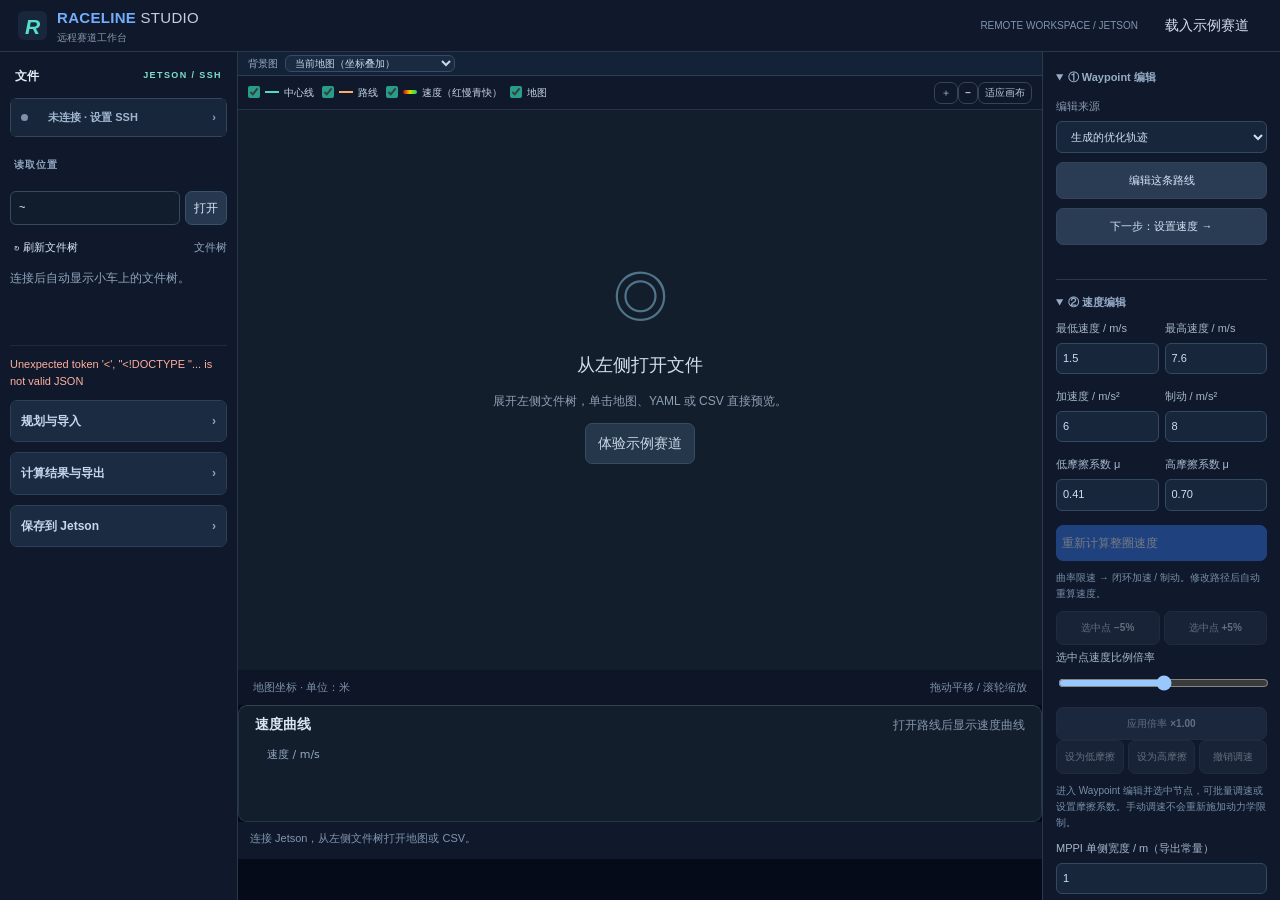
==== static/index.html @ bc34b52b "Initial commit: Raceline Studio" ====
<!doctype html>
<html lang="zh-CN"><head><meta charset="UTF-8"><meta name="viewport" content="width=device-width, initial-scale=1"><title>Raceline Studio · 远程赛道工作台</title><link rel="icon" href="data:image/svg+xml,%3Csvg xmlns='http://www.w3.org/2000/svg' viewBox='0 0 32 32'%3E%3Crect width='32' height='32' rx='8' fill='%23151f30'/%3E%3Cpath d='M8 23V9h10q8 0 5 7-2 3-8 2l9 7M9 16h10' fill='none' stroke='%233dd6bb' stroke-width='3'/%3E%3C/svg%3E"><link rel="stylesheet" href="/static/style.css"></head>
<body>
<header><div class="brand"><span class="brand-icon">R</span><div><strong>RACELINE <span>STUDIO</span></strong><small>远程赛道工作台</small></div></div><div class="header-right"><span class="local">REMOTE WORKSPACE / JETSON</span><button id="demo" class="subtle">载入示例赛道</button></div></header>
<main><aside class="explorer remote-panel">
<div class="explorer-title"><span>文件</span><span class="explorer-tag">JETSON / SSH</span></div>
<details class="connection-settings"><summary><span class="remote-dot" id="remoteDot"></span><span id="remoteStatus">未连接 · 设置 SSH</span></summary>
<div class="remote-grid"><label>主机 IP / 名称<input id="sshHost" placeholder="192.168.1.100" autocomplete="off"></label><label>用户名<input id="sshUser" placeholder="jetson" autocomplete="username"></label><label>端口<input id="sshPort" type="number" min="1" max="65535" value="22"></label><label>密码<input id="sshPassword" type="password" placeholder="首次填写，之后自动登录" autocomplete="new-password"></label></div>
<label class="check"><input id="sshAuto" type="checkbox" checked>下次自动连接</label><div class="remote-actions"><button id="sshConnect" class="primary">连接</button><button id="sshDisconnect">断开</button><button id="sshForget">忘记</button></div></details>
<div class="explorer-section">读取位置</div><div id="remoteRoots" class="root-shortcuts"></div>
<div class="remote-path"><input id="remoteDirectory" value="~" aria-label="Jetson 读取文件夹路径" placeholder="输入Jetson 读取文件夹路径"><button id="remoteRefresh" title="打开目录">打开</button></div>
<div class="explorer-toolbar"><button id="remoteUp">↻ 刷新文件树</button><span id="fileCount">文件树</span></div>
<div id="remoteFiles"><div id="remoteListing" class="remote-list">连接后自动显示小车上的文件树。</div></div>
<div id="remoteMessage" role="status" aria-live="polite">等待连接 Jetson。</div>
<details class="tool-group"><summary>规划与导入</summary><div class="controls">
<div class="section-title"><span class="step">01</span><h2>导入赛道</h2></div>
<div class="tabs" role="tablist" aria-label="导入方式"><button id="csvTab" role="tab" aria-selected="true" class="active">已有 CSV</button><button id="mapTab" role="tab" aria-selected="false">SLAM 地图</button></div>
<p id="importHelp" class="hint">中心线 CSV 可单独使用，也可附 PNG。附 YAML 后可按米制坐标叠加并检查墙壁。</p>
<div id="csvUpload" class="file-row"><label class="upload" role="button" tabindex="0" for="csvFile"><span>＋</span> 选择路线 CSV</label><input id="csvFile" type="file" accept=".csv,.txt" hidden><small id="csvName">尚未选择</small></div>
<div class="file-row"><label class="upload" role="button" tabindex="0" for="imageFile"><span>＋</span> 地图 PNG / PGM</label><input id="imageFile" type="file" accept=".png,.pgm,.jpg,.jpeg" hidden><small id="imageName">可选</small></div>
<div class="file-row"><label class="upload" role="button" tabindex="0" for="yamlFile"><span>＋</span> 地图 YAML</label><input id="yamlFile" type="file" accept=".yaml,.yml" hidden><small id="yamlName">CSV 模式可选；地图模式必需</small></div>
<p id="csvDetection" class="hint" role="status">CSV 默认按表头识别；不明确时再选择列排列。</p><details id="advancedImport" class="advanced-settings"><summary>高级导入设置</summary><label>本机导入 · CSV 列排列<select id="csvFormat"><option value="auto">自动识别（推荐）</option><option value="xy_widths">中心线：x,y,右宽,左宽（4 列）</option><option value="pure_pursuit">Pure Pursuit：x,y,yaw,speed（4/5 列）</option><option value="mppi">Levine MPPI：s,x,y,…（9/10 列）</option></select></label><p class="hint">Pure Pursuit / MPPI 模式先导入坐标，速度需重新生成；无地图时请填写单侧宽度。</p>
<label>Jetson 预览 · CSV 列排列<select id="previewFormat"><option value="auto">自动识别（推荐）</option><option value="pure_pursuit">Pure Pursuit（4/5 列）</option><option value="mppi">MPPI（9/10 列）</option></select></label><details id="fallbackOptions"><summary>缺少宽度或 YAML？</summary><label>CSV 缺宽度时：单侧宽度 / m<input id="fallbackWidth" type="number" min="0.1" step="0.1" placeholder="留空则由地图计算"></label><p class="hint">CSV＋PNG 无 YAML 可以导入，PNG 会单独预览。它不会参与边界检查；提供 YAML 后才能对齐地图。</p></details>
<details><summary>地图边界与清理</summary>
<label>CSV 边界来源<select id="boundarySource"><option value="auto">有地图时以原始地图为准（推荐）</option><option value="csv">保留 CSV 宽度，同时检查地图</option></select></label>
<p class="hint">已有 CSV 保留路线形状，仅按弧长重采样。地图模式不把宽度射线端点连接成墙壁；优化分为可行性修复和路线优化。</p>
<label class="check"><input id="cleanupMap" type="checkbox" checked>清理地图提取副本（仅自动提取参考线时）</label>
<div class="two-col"><label>填补小孔最大面积 / m²<input id="cleanupHoleArea" type="number" value="0.01" min="0" max="0.1" step="0.0025"></label><label>补缝半径 / m<input id="cleanupGapRadius" type="number" value="0.05" min="0" max="0.15" step="0.01"></label></div>
<p class="hint">清理仅用于稳定参考线提取，原始地图始终参与净空检查。填 0 可关闭对应处理；复杂岔路仍建议提供参考 CSV。</p>
</details>
<label class="check reverse"><input id="reverse" type="checkbox">反转行驶方向</label>
<p class="hint">Jetson 读取目录可在 remote_paths.json 修改。导入规划只读取路线几何，速度重新计算。</p></details><button id="import" class="secondary full">导入并生成中心线</button>
<div class="divider"></div>
<details id="vehicleSettings" class="advanced-settings"><summary>车辆参数与约束</summary><div class="section-title"><span class="step">02</span><h2>车辆与约束</h2></div>
<label>转弯限制方式<select id="limitMode"><option value="steering">最大前轮转角＋轴距</option><option value="radius">直接输入最小转弯半径</option></select></label>
<div id="steeringInputs"><label>转角定义<select id="angleType"><option value="equivalent">Ackermann 等效前轮转角</option><option value="inner">实测内侧前轮转角</option></select></label><label>最大前轮转角 / °<input id="steer" type="number" min="1" max="75" step="0.1" value="24.0" placeholder="请输入你的车辆参数"></label><label id="trackInput" hidden>前轮轮距 / m<input id="wheelTrack" type="number" min="0.01" step="0.001" placeholder="左右前轮中心间距"></label></div>
<label id="radiusInput" hidden>后轴中心最小转弯半径 / m<input id="radius" type="number" min="0.05" step="0.01" placeholder="请输入最小半径"></label>
<label>轴距 / m<input id="wheelbase" type="number" min="0.05" step="0.0001" value="0.3302" placeholder="前后轴中心间距"></label>
<div class="derived"><span>最小半径 <b id="derivedRadius">待填写</b></span><span>曲率上限 <b id="derivedKappa">待填写</b></span></div>
<label>路径跟踪点<select id="reference"><option value="rear">后轴中心（当前 Ackermann 模型）</option><option value="unknown">尚不确定，先核对车辆坐标</option></select></label>
<div class="two-col"><label>车身总宽 / m<input id="carWidth" type="number" min="0.01" step="0.01" value="0.31" placeholder="含轮胎"></label><label>车身总长 / m<input id="carLength" type="number" min="0.01" step="0.01" value="0.58" placeholder="整车外廓"></label></div>
<div class="two-col"><label>后轴至车尾 / m<input id="rearOverhang" type="number" min="0" step="0.01" placeholder="后悬长度"></label><label>额外边界余量 / m<input id="margin" type="number" value="0.10" min="0" step="0.01"></label></div>
<p class="hint">前轮转角、轴距、车宽、车长已按你提供的仿真车辆数据预填，仍可修改。后轴至车尾距离尚未确认。边界检查采用覆盖整车的保守包络圆。</p>
</details><details id="advancedSolver" class="advanced-settings"><summary>高级计算设置</summary><details><summary>计算精度</summary><div class="two-col"><label>优化控制点<select id="nodes"><option value="80">80 · 快速</option><option value="140" selected>140 · 标准</option><option value="220">220 · 精细</option></select></label><label>导出间距 / m<input id="spacing" value="0.10" min="0.02" max="1" step="0.02" type="number"></label></div></details>
<details><summary>运行截止条件</summary>
<div class="two-col"><label>最大求解时间 / 秒<input id="maxRuntime" type="number" min="1" max="3600" step="1" value="300"></label><label>停滞检查窗口 / 次<input id="plateauWindow" type="number" min="5" max="400" step="1" value="50"></label></div>
<label>窗口内最小改善 / %<input id="plateauPercent" type="number" min="0" max="5" step="0.01" value="0.10"></label>
<p class="hint">同一精度阶段内，连续可行迭代的最佳目标值改善不足阈值时尝试结束；0% 可关闭停滞停止。时限包括粗网格初始化，在下一次求解检查时停止，最终验证及保存可能额外用时。仅导出通过加密约束检查的路线。</p>
</details>
</details><label>路线算法<select id="algorithm"><option value="shortest">最短行车线</option><option value="min_curvature">最小曲率行车线（整体平顺）</option></select></label><p id="algorithmHelp" class="hint">最小化整圈路程，满足车辆曲率与边界约束。</p>
<button id="optimize" class="primary full" disabled><span>计算最短行车线</span><span>↗</span></button><p class="hint">两种算法均为局部数值优化；最小曲率不等于最短圈时。</p>
<div class="divider"></div>
</div></details><details class="tool-group"><summary>计算结果与导出</summary><div class="results"><div class="section-title"><span class="step">04</span><h2>计算结果</h2></div><div id="resultState" class="result-state">等待计算</div><div class="metric"><span>优化路线长度</span><strong id="routeLength">—<small> m</small></strong></div><details class="advanced-settings"><summary>查看详细计算指标</summary><div class="metric compact"><span>中心线长度</span><strong id="centerLength">—</strong></div><div class="metric compact"><span>相比中心线缩短（负值为增加）</span><strong id="savedLength">—</strong></div><div class="metric compact"><span>曲率平方积分 ∮κ² ds</span><strong id="curvatureEnergy">—</strong></div><div class="metric compact"><span>最大绝对曲率</span><strong id="maxCurvature">—</strong></div><div class="metric compact"><span>最小边界距离</span><strong id="minClearance">—</strong></div><div class="metric compact"><span>规划速度范围</span><strong id="speedRange">—</strong></div><div id="checks" class="checks"><p>计算后检查曲率、边界与闭合连续性。</p></div></details><div class="divider"></div><h2>导出文件</h2><p class="hint">结果自动保存到本地输出目录，也可逐个下载。</p><div class="edit-actions"><button id="exportPP">Pure Pursuit CSV</button><button id="exportMPPI">MPPI CSV</button></div><div class="export-list"><button id="exportCenter" disabled><span>中心线 CSV<small>x, y, 右宽, 左宽</small></span><b>↓</b></button><button id="exportRoute" disabled><span>最短路线 CSV<small>x, y, 弧长, 曲率, 前轮转角</small></span><b>↓</b></button><button id="exportSpeed" disabled><span>带速度的 waypoint CSV<small>x, y, vx_mps, 弧长, 曲率…</small></span><b>↓</b></button></div><details class="advanced-settings"><summary>更多导出 · 图片与打包</summary><div class="export-list"><button id="exportPNG" disabled><span>路线对比 PNG<small>地图＋中心线＋优化路线</small></span><b>↓</b></button><button id="exportSpeedPNG" disabled><span>速度曲线 PNG<small>每个位置的目标速度和曲率</small></span><b>↓</b></button><button id="exportZip" disabled><span>下载全部结果<small>CSV、PNG 和计算报告</small></span><b>↓</b></button></div></details><details class="advanced-settings"><summary>本机保存位置</summary><label class="output-label">本机保存位置<textarea id="outputPath" readonly rows="4" placeholder="导入或计算后显示"></textarea></label><button id="copyPath" class="subtle full" disabled>复制保存路径</button></details><p class="hint footnote">速度是基于所填动力学上限的规划值，仍需用实际车辆验证。</p></div></details><details class="tool-group"><summary>保存到 Jetson</summary><div class="remote-save"><div id="saveSummary" class="save-summary" aria-live="polite">尚未选择保存对象</div><label>写入内容<select id="remoteSource"><option value="speed">速度 waypoint（m/s）</option><option value="pp">Pure Pursuit（0–1 比例）</option><option value="mppi">MPPI（m/s）</option><option value="route">优化路线 CSV</option><option value="center">中心线 CSV</option><option value="edited">编辑后的 waypoint CSV</option></select></label><label>Jetson 目标文件<input id="remoteTarget" placeholder="/home/jetson/.../waypoints.csv"></label><button id="remoteSave" class="primary full">保存到 Jetson</button><p class="hint">核对上方保存对象及目标路径后保存，覆盖前自动备份。</p></div></details></aside>

<section class="workspace">

<div class="workspace-heading"><div><span class="eyebrow">TRACK WORKSPACE</span><h1 id="trackName">打开地图或路线</h1></div><span id="stageBadge" class="badge">等待打开</span></div>
<div class="workflow-bar" aria-live="polite"><div id="workflowSteps">打开文件 → 选择路线 → 编辑点位 → 设置速度 → 检查与保存</div><div id="workflowContext">从左栏连接 Jetson 并打开地图或 CSV，也可载入示例。</div></div><div class="plot-shell"><div class="background-picker"><label for="backgroundChoice">背景图</label><select id="backgroundChoice"><option value="map">当前地图（坐标叠加）</option><option value="original">原始图片（单独预览）</option><option value="none">无背景图</option></select><span id="backgroundHint"></span></div><div class="plot-toolbar"><div class="legend"><label><input id="showCenter" type="checkbox" checked><i class="teal"></i>中心线</label><label><input id="showRoute" type="checkbox" checked><i class="orange"></i>路线</label><label><input id="showSpeed" type="checkbox" checked><i class="speed-gradient"></i>速度（红慢青快）</label><label><input id="showMap" type="checkbox" checked>地图</label></div><div><button id="zoomIn" title="放大" aria-label="放大">＋</button><button id="zoomOut" title="缩小" aria-label="缩小">−</button><button id="fit">适应画布</button></div></div><canvas id="trackCanvas" aria-label="赛道中心线和优化路线，可拖动平移、滚轮缩放"></canvas><div id="emptyState" class="empty"><div class="empty-symbol">◎</div><h3>从左侧打开文件</h3><p>展开左侧文件树，单击地图、YAML 或 CSV 直接预览。</p><button id="demoEmpty" class="secondary">体验示例赛道</button></div><div class="plot-footer"><span id="plotInfo">地图坐标 · 单位：米</span><span>拖动平移 / 滚轮缩放</span></div></div>
<div class="curve-panel"><div><h2>曲率检查</h2><span id="curveCaption" class="hint">计算完成后显示沿路径的曲率</span></div><canvas id="curveCanvas" aria-label="沿路径的曲率与允许上限"></canvas></div>
<div class="curve-panel velocity-chart"><div><h2>速度曲线</h2><span id="speedCaption" class="hint">生成后显示直道与弯道目标速度</span></div><canvas id="speedCanvas" aria-label="沿路径的目标速度"></canvas></div>
<div id="message" role="status" aria-live="polite">连接 Jetson，从左侧文件树打开地图或 CSV。</div>
</section>
<aside class="inspector"><details class="tool-group waypoint-panel" open><summary>① Waypoint 编辑</summary>
<label>编辑来源<select id="editSource"><option value="result">生成的优化轨迹</option><option value="center">生成的中心线</option><option value="preview">当前预览的 CSV</option></select></label>
<button id="editBegin" class="secondary full">编辑这条路线</button><button id="editResume" class="subtle full" hidden>继续上次编辑</button>
<div id="editControls" hidden>
<label>Waypoint 个数<input id="editCount" type="number" min="12" max="5000" step="1" value="200"></label><button id="editResample" class="secondary full">按此点数重新生成</button>
<p class="hint">沿闭环等距分布，保留起点。减少点数会改变局部形状。</p>
<label class="check"><input id="editBoundary" type="checkbox" checked>显示原赛道边界</label>
<div class="edit-actions"><button id="editBox" hidden aria-pressed="false">框选多个点</button><button id="editSelectAll">全选</button><button id="editClearSelection">清除</button></div><p class="hint">Ctrl 点击增减选点；Ctrl 拖动空白处框选。松开 Ctrl 后拖动选中点，整组一起移动。</p>
<label class="check"><input id="editDrag" type="checkbox" checked>允许拖动已选 waypoint</label><p id="editSelected" class="hint">Ctrl 点击节点选中；普通拖动空白处平移。</p>
<div class="two-col"><label>X / m<input id="editX" type="number" step="0.001"></label><label>Y / m<input id="editY" type="number" step="0.001"></label></div><button id="editCoordinate" class="secondary full">应用点坐标</button>
<div class="edit-actions"><button id="editUndo">撤销</button><button id="editRedo">重做</button></div>
<div class="smooth-panel"><label>平滑强度<select id="editSmoothLevel"><option value="3">轻微</option><option value="8" selected>标准</option><option value="16">较强</option></select></label><div class="edit-actions"><button id="editSmoothSelection">平滑选中段</button><button id="editSmoothAll">一键平滑整圈</button></div><p class="hint">保留点数，局部平滑不移动未选点。可撤销。</p></div>
<button id="editExport" class="primary full">导出编辑后的 CSV</button><button id="editExit" class="subtle full">返回原路线</button>
<p class="hint">修改只作用于编辑副本。编辑后需重新检查曲率和边界；导出不包含旧速度。</p>
</div><button id="toVelocity" class="secondary full">下一步：设置速度 →</button><p id="editMessage" class="hint" role="status"></p></details><details class="tool-group velocity-controls" open><summary>② 速度编辑</summary><div class="two-col">
<label>最低速度 / m/s<input id="v_min" type="number" value="1.5" min="0.01" step="0.1"></label><label>最高速度 / m/s<input id="v_max" type="number" value="7.6" min="0.01" step="0.1"></label>
<label>加速度 / m/s²<input id="a_max" type="number" value="6" min="0.01" step="0.1"></label><label>制动 / m/s²<input id="a_brake" type="number" value="8" min="0.01" step="0.1"></label>
<label>低摩擦系数 μ<input id="mu_min" type="number" value="0.41" min="0.001" step="0.01"></label><label>高摩擦系数 μ<input id="mu_max" type="number" value="0.70" min="0.001" step="0.01"></label></div>
<button id="generateSpeed" class="primary full">重新计算整圈速度</button><p class="hint">曲率限速 → 闭环加速 / 制动。修改路径后自动重算速度。</p>
<div class="edit-actions"><button id="speedDown">选中点 −5%</button><button id="speedUp">选中点 +5%</button></div>
<label>选中点速度比例倍率<input id="speedFactor" type="range" min="0.5" max="1.5" step="0.01" value="1"></label><button id="speedScale" class="secondary full">应用倍率 ×1.00</button>
<div class="edit-actions"><button id="muLow">设为低摩擦</button><button id="muHigh">设为高摩擦</button><button id="speedUndo">撤销调速</button></div>
<p id="velocityNote" class="hint">进入 Waypoint 编辑并选中节点，可批量调速或设置摩擦系数。手动调速不会重新施加动力学限制。</p>
<label>MPPI 单侧宽度 / m（导出常量）<input id="width" type="number" min="0.01" value="1" step="0.1"></label>
<p class="hint">Pure Pursuit：0–1 比例＋μ；MPPI：m/s＋μ。默认参数沿用案例，请按车辆设置。</p><button id="toSave" class="secondary full">下一步：检查与保存 →</button></details><div class="inspector-title">文件信息</div><div id="fileInfo" class="file-info">从左侧打开地图或路线。</div><button id="clearPreviewMap" class="subtle full" hidden>移除叠加地图</button><button id="backToPlanning" class="secondary full" hidden>返回规划结果</button></aside>
</main><script src="/static/app.js"></script><script src="/static/preview.js"></script><script src="/static/remote.js"></script><script src="/static/waypoint_edit.js"></script><script src="/static/speed_system.js"></script><script src="/static/workflow.js"></script><script src="/static/left_settings.js"></script><script src="/static/background.js"></script></body></html>
---- static/style.css ----
:root{color-scheme:light;--ink:#172435;--muted:#66758a;--line:#e0e6ee;--teal:#178773;--accent:#e4823f;--bg:#f3f6fa}*{box-sizing:border-box}body{margin:0;font-family:Inter,-apple-system,BlinkMacSystemFont,"Segoe UI","PingFang SC",sans-serif;color:var(--ink);background:var(--bg);font-size:14px;line-height:1.55}button,input,select,textarea{font:inherit}button{cursor:pointer;border:1px solid var(--line);border-radius:7px;padding:9px 12px;color:var(--ink);background:#fff;font-weight:550;transition:background .15s,transform .15s}button:hover:not(:disabled){background:#edf2f6}button:active:not(:disabled){transform:translateY(1px)}button:disabled{opacity:.42;cursor:not-allowed}button:focus-visible,input:focus-visible,select:focus-visible,label.upload:focus-within{outline:3px solid #70b7dd;outline-offset:2px}header{height:82px;background:white;border-bottom:1px solid var(--line);display:flex;align-items:center;justify-content:space-between;padding:0 28px;gap:15px}.brand{display:flex;gap:13px;align-items:center}.brand-icon{display:grid;place-items:center;background:#19273c;color:#56dfc7;border-radius:9px;width:40px;height:40px;font-size:26px;font-weight:800;font-style:italic}.brand strong{font-size:17px;letter-spacing:1px}.brand strong span{font-weight:400;color:#738096}.brand small{display:block;color:var(--muted);font-size:12px}.header-right{display:flex;align-items:center;gap:22px}.local{color:var(--muted);font-size:13px}.subtle{border-color:transparent;background:transparent}.secondary{background:#f1f5f8}.primary{background:#172d42;color:white;border-color:#172d42;display:flex;justify-content:space-between;align-items:center;margin-top:18px;padding:13px}.primary:hover:not(:disabled){background:#24506a}main{display:grid;grid-template-columns:282px minmax(380px,1fr) 254px;min-height:calc(100vh - 82px);max-width:1920px;margin:auto}.controls,.results{background:#fff;padding:24px 20px}.controls{border-right:1px solid var(--line)}.results{border-left:1px solid var(--line)}.section-title{display:flex;align-items:center;gap:10px;margin:0 0 18px}.step{font-size:12px;color:#8792a4;font-variant-numeric:tabular-nums}h2{font-size:15px;font-weight:650;margin:0}h1{font-size:23px;margin:4px 0 0;font-weight:650;letter-spacing:-.5px}.tabs{display:flex;padding:4px;background:#edf1f6;border-radius:8px}.tabs button{flex:1;border:0;background:transparent;color:var(--muted);font-size:14px;padding:7px 3px}.tabs button.active{background:white;box-shadow:0 1px 5px #10203012;color:var(--ink)}.hint{color:var(--muted);font-size:13px;line-height:1.6;margin:9px 0}.file-row{margin:10px 0 14px}.upload{display:block;border:1px dashed #c9d4e0;border-radius:7px;padding:9px 11px;background:#fafcfe;cursor:pointer}.upload span{color:#8997a9;font-size:17px}.file-row small{display:block;margin:4px 0 0 4px;color:#8390a3;white-space:nowrap;overflow:hidden;text-overflow:ellipsis;font-size:12px}label:not(.upload):not(.check){display:block}label{font-size:13px}input[type=number],select,textarea{display:block;border:1px solid #d4dde7;background:white;border-radius:6px;width:100%;padding:8px 10px;margin-top:6px;color:var(--ink);font-variant-numeric:tabular-nums}input[type=checkbox]{accent-color:#279e89}.check{display:flex;gap:6px;align-items:center}.reverse{margin:12px 0}.full{width:100%}.two-col{display:grid;grid-template-columns:1fr 1fr;gap:10px;margin-top:13px}.derived{background:#f1f7f8;border:1px solid #e2ecee;border-radius:6px;padding:9px 10px;margin:13px 0;color:var(--muted);font-size:12px}.derived span{display:flex;justify-content:space-between;gap:4px}.derived b{color:#247568;font-weight:600}.divider{height:1px;background:var(--line);margin:24px 0}details{font-size:13px;color:var(--muted);margin:13px 0}summary{cursor:pointer}details label{margin-top:10px}.workspace{padding:24px;min-width:0}.workspace-heading{display:flex;align-items:center;justify-content:space-between;gap:12px;margin-bottom:20px}.eyebrow{font-size:11px;letter-spacing:1.8px;color:#8493a8;font-weight:600}.badge{font-size:12px;border:1px solid #dae1e9;background:white;border-radius:5px;white-space:nowrap;padding:5px 9px;color:#64748b}.badge.success{background:#e7f7f1;color:#237c62;border-color:#b9e8d7}.badge.busy{background:#fff6e5;color:#9a6624}.plot-shell{position:relative;background:#131e2c;border:1px solid #263445;border-radius:10px;overflow:hidden;height:535px;box-shadow:0 12px 25px #1724350b}.plot-toolbar{display:flex;justify-content:space-between;gap:10px;align-items:center;padding:12px 15px;border-bottom:1px solid #ffffff13;position:absolute;top:0;left:0;right:0;background:#162231ee;z-index:2;color:#c9d6e7}.legend{display:flex;gap:12px;align-items:center;flex-wrap:wrap}.legend label{display:flex!important;align-items:center;gap:5px;white-space:nowrap;font-size:12px}.legend input{width:12px;height:12px;margin:0}.legend i{display:inline-block;width:14px;height:2px}.teal{background:#50dbc1}.orange{background:#ffab66}.plot-toolbar button{border:1px solid #344459;background:transparent;color:#b7c6d9;font-size:12px;padding:4px 8px}.plot-toolbar button:hover:not(:disabled){background:#31445a}#trackCanvas{display:block;width:100%;height:100%;touch-action:none;cursor:grab}.plot-footer{position:absolute;bottom:0;left:0;right:0;padding:9px 15px;color:#7c91a9;font-size:11px;display:flex;justify-content:space-between;pointer-events:none;background:#131e2cbb}.empty{position:absolute;left:0;top:28%;width:100%;text-align:center;color:#8e9fb4;pointer-events:none;padding:20px}.empty h3{color:#d4deeb;font-size:19px;font-weight:500;margin:12px 0}.empty p{font-size:14px}.empty button{pointer-events:auto;background:#25374b;color:#ccdae9;border-color:#374b62}.empty-symbol{font-size:55px;color:#51748a}.curve-panel{background:#fff;border:1px solid var(--line);border-radius:9px;margin-top:18px;padding:16px 18px 5px}.curve-panel>div{display:flex;justify-content:space-between;align-items:center;gap:8px}.curve-panel .hint{margin:0;font-size:12px}#curveCanvas,#speedCanvas{width:100%;height:128px;display:block}#message{margin-top:16px;font-size:13px;color:#64758a;border-left:3px solid #c8d4e2;padding:4px 12px;white-space:pre-line}#message.error{border-color:#d67164;color:#a24438}.result-state{background:#f1f5f9;border-radius:6px;padding:10px 12px;color:#788698;font-size:13px}.result-state.success{background:#eaf7f1;color:#218165}.metric{padding:24px 0 17px;border-bottom:1px solid #e7ecf2}.metric>span{color:var(--muted);font-size:13px}.metric strong{display:block;font-size:34px;font-weight:550;letter-spacing:-1px;font-variant-numeric:tabular-nums;margin-top:4px}.metric strong small{font-size:14px;font-weight:400;letter-spacing:0;color:var(--muted)}.metric.compact{display:flex;justify-content:space-between;align-items:center;padding:13px 0;gap:5px}.metric.compact strong{font-size:15px;letter-spacing:0;margin:0;white-space:nowrap}.checks{font-size:12px;color:#748396;margin-top:17px}.checks p{margin:7px 0}.checks .ok{color:#25866b}.checks .fail{color:#b45444}.export-list{display:grid;gap:8px;margin-top:16px}.export-list button{display:flex;align-items:center;justify-content:space-between;text-align:left;padding:10px 12px;font-size:13px}.export-list small{display:block;font-size:11px;font-weight:400;color:#8290a1;margin-top:2px}.export-list b{font-size:18px;font-weight:400;color:#8394a8}.output-label{margin-top:21px;color:#6c7e90;font-size:12px}.output-label textarea{background:#f6f8fb;font:11px/1.6 ui-monospace,SFMono-Regular,monospace;resize:none;color:#63768e}.footnote{font-size:12px;margin-top:20px}[hidden]{display:none!important}@media(min-width:1600px){main{grid-template-columns:300px minmax(380px,1fr) 280px}.plot-shell{height:620px}.workspace{padding:28px 32px}}@media(max-width:1200px){main{grid-template-columns:260px minmax(350px,1fr)}.results{grid-column:1/-1;display:grid;grid-template-columns:repeat(3,1fr);gap:15px;border-top:1px solid var(--line)}.results .divider{display:none}.results .export-list{grid-column:2/4}.results .metric{padding:8px}.workspace{padding:20px 16px}.plot-toolbar{align-items:flex-start;flex-direction:column;gap:5px}.plot-shell{height:520px}}@media(max-width:720px){header{height:auto;min-height:75px;padding:14px 16px}.header-right{gap:3px}.local{display:none}.brand strong{font-size:14px}main{display:flex;flex-direction:column}.workspace{order:0}.controls{order:1;border-top:1px solid var(--line)}.results{order:2;display:block}.plot-shell{height:430px}.results .metric{padding:14px 0}.curve-panel>div{align-items:flex-start;flex-direction:column}.workspace-heading h1{font-size:20px}.plot-footer{font-size:10px}.controls .two-col{grid-template-columns:1fr 1fr}.footnote{margin-bottom:0}}

label{font-size:14px}.legend label{font-size:13px}.controls details summary{font-size:14px}.export-list button{font-size:14px}.plot-toolbar{flex-wrap:wrap}.plot-toolbar>div:last-child{white-space:nowrap}button,label.upload{touch-action:manipulation}
.reference-preview{background:#fff;border:1px solid var(--line);border-radius:9px;margin-top:18px;padding:16px 18px}.reference-preview>div{display:flex;justify-content:space-between;gap:8px;align-items:center}.reference-preview img{display:block;max-width:100%;max-height:280px;object-fit:contain;margin:12px auto 0}.reference-preview .hint{margin:0}
.legend i.speed-gradient{height:4px;border-radius:2px;background:linear-gradient(90deg,#e46b4d,#e7be56,#63cb70)}

/* Jetson dock: reference project's compact dark panels, Studio's teal accents. */
.remote-panel{background:#172335;color:#dbe7f4;border:1px solid #304258;border-radius:12px;margin-bottom:23px;box-shadow:0 8px 22px #1724350b;overflow:hidden}
.remote-panel summary{display:flex;align-items:center;justify-content:space-between;gap:12px;cursor:pointer;padding:15px 18px;background:#1c2b40;font-size:12px;font-weight:650;letter-spacing:.04em;list-style:none}
.remote-panel summary:after{content:'⌄';color:#8babc6}.remote-panel:not([open]) summary:after{content:'›'}
.remote-dot{display:inline-block;width:7px;height:7px;border-radius:50%;background:#8090a6;margin-right:8px}.remote-dot.connected{background:#50dbc1;box-shadow:0 0 9px #50dbc166}
#remoteStatus{margin-left:auto;font-size:11px;color:#9eb7cf;overflow-wrap:anywhere}.remote-body{padding:16px 18px}.remote-grid{display:grid;grid-template-columns:1.3fr 1fr 70px;gap:10px}.remote-grid label:last-child{grid-column:1/-1}
.remote-panel label{color:#b9c9db;font-size:12px;margin:0}.remote-panel input,.remote-panel select{background:#111c2c;border:1px solid #374a61;color:#e6eff9;font-size:13px;margin-top:5px;min-width:0}.remote-panel input::placeholder{color:#7c91aa}.remote-panel input:focus{border-color:#50dbc1;outline:2px solid #50dbc12b}
.remote-panel button{background:#26384f;color:#d9e8f6;border:1px solid #3b506a;font-size:12px;padding:8px 11px}.remote-panel button.primary{background:#209e89;border-color:#209e89;color:white}.remote-panel button:hover:not(:disabled){filter:brightness(1.16)}
.remote-actions{display:flex;flex-wrap:wrap;gap:8px;align-items:center;margin-top:12px}.remote-actions .check{margin-right:auto;display:flex;gap:7px;align-items:center}.remote-actions input{width:auto;margin:0}.remote-note{color:#92a9bf;font-size:11px;margin:11px 0}.remote-path{display:flex;gap:7px;border-top:1px solid #ffffff16;padding-top:15px}.remote-path input{flex:1;margin:0;width:0}.remote-path button{white-space:nowrap}.remote-list{max-height:190px;overflow:auto;margin-top:10px;border:1px solid #31435a;border-radius:7px;background:#111c2c}.remote-panel .remote-entry{border:0;border-bottom:1px solid #ffffff09;border-radius:0;background:transparent;width:100%;display:flex;justify-content:space-between;gap:14px;text-align:left;padding:8px 11px}.remote-entry span{overflow-wrap:anywhere}.remote-entry small{color:#91a6bd;white-space:nowrap}.remote-save{display:grid;grid-template-columns:1fr 1.6fr;gap:10px;align-items:end}.remote-save button{grid-column:1/-1}#remoteMessage{white-space:pre-wrap;overflow-wrap:anywhere;color:#7cdfc5;font-size:12px;border-top:1px solid #ffffff12;padding-top:10px;margin-top:10px}#remoteMessage.error{color:#ffb09e}
@media(max-width:900px){.remote-grid{grid-template-columns:1fr 80px}.remote-grid label:first-child{grid-column:1/-1}.remote-grid label:last-child{grid-column:1/-1}.remote-save{grid-template-columns:1fr}.remote-actions .check{width:100%}}
.remote-grid label,.remote-save label{display:flex;flex-direction:column;gap:3px}.remote-panel input:not([type=checkbox]),.remote-panel select{display:block;width:100%;border-radius:6px;padding:9px 10px;font-family:inherit;line-height:1.4}.remote-path input{width:0}

/* File-first workspace: explorer / canvas / collapsible inspector. */
main{grid-template-columns:270px minmax(320px,1fr) 260px;max-width:none;height:calc(100vh - 70px);min-height:0}header{height:70px}.workspace{padding:22px;overflow:auto;min-height:0}.workspace-heading{margin-bottom:16px}.workspace-heading h1{font-size:20px;overflow-wrap:anywhere}.plot-shell{height:calc(100vh - 195px);min-height:380px}.workspace>.curve-panel{display:none}.workspace>#message{font-size:12px}.explorer.remote-panel{border:0;border-radius:0;margin:0;box-shadow:none;background:#172335;overflow:auto;padding:18px 14px;min-height:0}.explorer-title{display:flex;justify-content:space-between;align-items:center;color:#e6eff9;font-size:16px;font-weight:650;padding:2px 4px 16px}.explorer-tag{font-size:10px;color:#7ee0c8;letter-spacing:1.4px}.explorer .connection-settings{margin:0 0 20px;border:1px solid #35465b;border-radius:7px}.explorer .connection-settings summary{padding:10px;font-size:11px;letter-spacing:0;justify-content:flex-start}.explorer .connection-settings summary:after{margin-left:auto}.explorer #remoteStatus{margin:0;overflow-wrap:anywhere}.explorer .connection-settings>div,.explorer .connection-settings>.check{margin:10px}.explorer .remote-grid{grid-template-columns:1fr 65px;gap:8px}.explorer .remote-grid label:first-child,.explorer .remote-grid label:last-child{grid-column:1/-1}.explorer .remote-actions{gap:5px;margin:10px}.explorer .remote-actions button{flex:1;padding:7px;margin:0}.explorer .check{font-size:11px}.explorer-section{color:#8fa6bf;font-size:10px;font-weight:650;letter-spacing:1px;margin:12px 4px 9px}.root-shortcuts{display:flex;gap:6px}.explorer .root-shortcuts button{flex:1;font-size:11px;padding:8px 4px}.explorer .remote-path{border:0;padding-top:10px;gap:5px}.explorer .remote-path input{font-size:11px;padding:8px;min-width:0}.explorer .remote-path button{padding:6px 8px}.explorer-toolbar{display:flex;justify-content:space-between;align-items:center;margin:10px 0;color:#8fa6bf;font-size:11px}.explorer .explorer-toolbar button{font-size:11px;border:0;background:none;padding:4px}.explorer .remote-list{max-height:none;min-height:120px;border:0;margin:0;border-radius:0;background:transparent;color:#90a5bd;font-size:12px;line-height:1.7}.explorer .remote-entry{align-items:center;justify-content:flex-start;gap:8px;padding:9px 7px;border:0;border-radius:5px;font-weight:400}.explorer .remote-entry.selected{background:#294d50;color:#96f4dd;box-shadow:inset 2px 0 #50dbc1}.file-icon{font-size:9px;color:#81b9bb;min-width:25px;font-weight:700}.file-name{min-width:0;overflow:hidden;text-overflow:ellipsis;white-space:nowrap}.explorer .preview-format summary{font-size:11px;padding:9px;background:transparent}.explorer .preview-format select{font-size:11px}.explorer .remote-note{font-size:10px;line-height:1.8}.explorer #remoteMessage{font-size:11px}.inspector{background:#fff;border-left:1px solid var(--line);overflow:auto;min-width:0;padding:22px 16px}.inspector-title{font-size:13px;font-weight:650;padding-bottom:16px;border-bottom:1px solid var(--line)}.file-info{font-size:12px;color:#63768a;margin:15px 0}.file-info>div{margin-bottom:17px}.file-info small{font-size:10px;color:#8b98a7}.file-info p{margin:3px 0;overflow-wrap:anywhere;color:#30455c}.tool-group{border-top:1px solid var(--line);padding-top:14px;margin-top:18px}.tool-group>summary{font-size:12px;font-weight:600;color:#52667e}.inspector .controls,.inspector .results{padding:16px 0;background:none;border:0;display:block}.inspector .controls .section-title,.inspector .results .section-title{margin-top:10px}.inspector .controls label,.inspector .hint{font-size:12px}.inspector .remote-save{display:block}.inspector .remote-save label{font-size:12px;margin-top:12px}.inspector input[type=text],.inspector input:not([type]){width:100%;padding:8px;border:1px solid var(--line);border-radius:6px;font-size:12px}.inspector .primary{font-size:12px}.inspector .metric.compact{display:block}.inspector .metric.compact strong{margin-top:4px}.file-preview-mode .legend label:has(#showCenter),.file-preview-mode .legend label:has(#showSpeed){display:none!important}.file-preview-mode #referencePreview{display:none!important}.plot-toolbar{flex-direction:row;align-items:center}.legend{gap:8px}.legend label{font-size:11px}
@media(min-width:1600px){main{grid-template-columns:290px minmax(320px,1fr) 285px}.workspace{padding:26px}.plot-shell{height:calc(100vh - 205px)}}
@media(max-width:1050px){main{grid-template-columns:235px minmax(300px,1fr)}.inspector{grid-column:1/-1;overflow:visible}.workspace{padding:16px}.plot-shell{height:calc(100vh - 190px)}main{height:auto;min-height:calc(100vh - 70px)}.explorer.remote-panel{max-height:calc(100vh - 70px);position:sticky;top:0}.inspector .controls,.inspector .results{max-width:640px}.plot-toolbar{gap:4px}}
@media(max-width:650px){main{display:flex;flex-direction:column}.explorer.remote-panel{position:static;max-height:420px;order:0}.workspace{order:1;overflow:visible}.inspector{order:2}.plot-shell{height:480px;min-height:0}.workspace-heading{flex-wrap:wrap}.explorer .connection-settings{margin-bottom:10px}.plot-toolbar{flex-wrap:wrap}header{padding:12px}.brand strong{font-size:13px}}
.source-tabs{display:flex;gap:4px;padding:3px;background:#101a29;border-radius:7px;margin-bottom:15px}.explorer .source-tabs button{flex:1;border:0;background:transparent;color:#97abc2;font-size:12px}.explorer .source-tabs button.active{background:#2b4057;color:#eff8ff}.tree-empty{font-size:11px;color:#768da8;margin:5px 0 8px 25px}.explorer .remote-entry[aria-expanded]{font-weight:600}.root-shortcuts:empty{display:none}.explorer .remote-entry .file-name{overflow-wrap:normal}.explorer .remote-list{padding-bottom:15px}
/* Reference-inspired full-height dark studio. */
:root{color-scheme:dark;--ink:#d1dcec;--muted:#8597af;--line:#28364b;--bg:#090f1f;--teal:#50dbc1}body{background:#090f1f;color:#d1dcec}header{height:52px;background:#10192b;border-color:#2b3749;padding:0 18px}.brand-icon{width:29px;height:29px;font-size:21px;border-radius:6px}.brand{gap:10px}.brand strong{font-size:15px;color:#73adfb;letter-spacing:.3px}.brand strong span{color:#c2cfdf}.brand small{font-size:10px}.header-right{gap:14px}.header-right .local{font-size:10px;color:#8095b0}button{background:#243249;border-color:#35445a;color:#d5e1ee}button:hover:not(:disabled){background:#354963}main{height:calc(100vh - 52px);min-height:0;grid-template-columns:238px minmax(320px,1fr) 238px}.explorer.remote-panel{padding:14px 10px;background:#10192b;border-right:1px solid #2a374b}.explorer-title{font-size:12px;padding:1px 5px 12px}.explorer-tag{font-size:9px}.explorer .remote-entry{padding-top:6px;padding-bottom:6px;font-size:11px}.explorer .remote-list{line-height:1.45}.explorer .connection-settings summary{background:#18263b}.explorer .remote-note{color:#6d849f}.workspace{padding:0;background:#060b19}.workspace-heading{height:57px;margin:0;padding:9px 16px;background:#1b283c;border-bottom:1px solid #2c3b50}.workspace-heading h1{font-size:14px;margin:0;color:#d4e4f6;letter-spacing:0}.workspace-heading .eyebrow{font-size:8px;color:#708bab;letter-spacing:1.2px}.badge{background:#25364c;border-color:#3b506b;color:#98b0cd;font-size:10px;padding:4px 7px}.plot-shell{height:calc(100vh - 154px);min-height:360px;border:0;border-radius:0;box-shadow:none}.plot-toolbar{padding:8px 12px;background:#0e192bdd;border-bottom:1px solid #263248}.plot-toolbar button{font-size:10px;padding:4px 7px}.legend label{font-size:10px}.plot-footer{background:#0c1427dd}.workspace>#message{font-size:11px;margin:0;padding:8px 12px;border:0;color:#8195b0;background:#10192b;min-height:37px}.empty h3{font-size:18px}.empty p{font-size:12px}.inspector{background:#10192b;border-color:#2b394d;padding:17px 13px}.inspector-title{font-size:11px;text-transform:uppercase;border-color:#2b394d;color:#94a8c2}.file-info{font-size:11px}.file-info small{font-size:9px;color:#6e88a8}.file-info p{color:#bfd1e6;line-height:1.6}.tool-group{border-color:#2b394d}.tool-group>summary{font-size:11px;color:#96adc8}.inspector .controls,.inspector .results{color:#c0cde0}.inspector .section-title h2{font-size:12px}.inspector .hint{font-size:11px;color:#778eaa}.inspector label{font-size:11px!important}.inspector input[type=number],.inspector select,.inspector textarea,.inspector input:not([type]){background:#17263a;border-color:#334963;color:#cfdef0;font-size:11px}.inspector .tabs{background:#172237}.inspector .tabs button.active{background:#304860;color:#d9e7f8}.inspector .upload{background:#192940;border-color:#37516b;color:#b4c9e0}.inspector .derived,.inspector .result-state{background:#192c40;color:#a1b8ce;border-color:#34506a}.inspector .derived b{color:#7edbc8}.inspector .metric{border-color:#2b394d}.inspector .metric strong{color:#e1e9f5}.inspector .primary{background:#357bf0;border-color:#357bf0}.inspector .secondary{background:#293c54;color:#d6e4f7}.inspector .export-list button{background:#1c2c43;border-color:#354961}.inspector .subtle{color:#97b5d9}.inspector .divider{background:#2b394d}.file-preview-mode .legend .orange{background:#50dbc1}.has-planning:not(.file-preview-mode) .workspace>.curve-panel{display:block;background:#10192b;border-color:#2a3a50;margin:0;border-radius:0}.curve-panel h2{font-size:12px}.root-shortcuts:empty{display:none}
@media(min-width:1600px){main{grid-template-columns:260px minmax(320px,1fr) 260px}.workspace{padding:0}.plot-shell{height:calc(100vh - 154px)}}
@media(max-width:1050px){main{grid-template-columns:220px minmax(300px,1fr);height:auto}.explorer.remote-panel{max-height:calc(100vh - 52px)}.workspace{padding:0}.plot-shell{height:calc(100vh - 154px)}.inspector{grid-column:1/-1}.header-right .local{display:none}}
@media(max-width:650px){main{display:flex}.explorer.remote-panel{max-height:420px}.plot-shell{height:480px;min-height:0}.workspace-heading{height:auto;min-height:57px}.inspector{width:100%}header{height:58px}.brand strong{font-size:13px}}
.waypoint-panel{margin-top:0;padding-top:0;border-top:0;border-bottom:1px solid var(--line);padding-bottom:15px}.waypoint-panel label{margin-top:12px}.waypoint-panel button{font-size:11px;margin-top:9px}.waypoint-panel .two-col{gap:7px}.waypoint-panel .two-col label{margin-top:0}.edit-actions{display:flex;gap:7px}.edit-actions button{flex:1}.waypoint-panel .hint{font-size:10px;line-height:1.6}.waypoint-panel .error{color:#ffae92!important}.waypoint-edit-mode #trackCanvas{cursor:crosshair}.waypoint-edit-mode .legend label:has(#showCenter),.waypoint-edit-mode .legend label:has(#showSpeed){display:none!important}.waypoint-edit-mode .workspace>.curve-panel,.waypoint-edit-mode #referencePreview{display:none!important}
.waypoint-panel button[aria-pressed=true]{background:#35639b;border-color:#7aafe9;color:#fff}.smooth-panel{border-top:1px solid var(--line);margin-top:14px;padding-top:4px}.waypoint-panel .edit-actions button{padding:7px 4px;line-height:1.5}.waypoint-edit-mode .legend .orange{background:#4bd9bc}
/* Unified velocity editor and left-hand planning/export tools. */
.workspace>.velocity-chart,.waypoint-edit-mode .workspace>.velocity-chart,.file-preview-mode .workspace>.velocity-chart{display:block!important;flex-shrink:0;margin:0;border-top:1px solid #334155;background:#131e2c;padding:12px 16px 4px}
.workspace>.velocity-chart canvas{height:170px;width:100%;display:block}
.workspace>.velocity-chart>div{display:flex;flex-wrap:wrap;gap:8px;justify-content:space-between}
.workspace>.velocity-chart h2{font-size:14px;color:#d7e4f3;margin:0}
.workspace .plot-shell{flex:1;min-height:280px}
.workspace #trackCanvas{height:calc(100vh - 405px);min-height:280px;width:100%}
.workspace>.curve-panel:not(.velocity-chart){display:none!important}
.velocity-controls{padding:12px}.velocity-controls label{display:block;margin:10px 0;font-size:12px;color:#a6b7cd}.velocity-controls input{width:100%;box-sizing:border-box;background:#0e192a;color:#d5e3f5;border:1px solid #384a62;border-radius:6px;padding:7px}.velocity-controls input[type=range]{padding:0}.velocity-controls .two-col{gap:8px}.velocity-controls .hint{line-height:1.6}
.speed-gradient{background:linear-gradient(90deg,#f33,#ff3,#3f3,#3ff,#33f)!important}
.explorer>.tool-group{border-top:1px solid #344156;margin-top:12px;padding:10px 0}.explorer>.tool-group>summary{color:#d7e4f3;font-size:13px;padding:6px 0}.explorer .controls,.explorer .results{padding:8px 0;background:transparent;border:0;color:#c6d5e9}.explorer .controls h2,.explorer .results h2{color:#d7e4f3}.explorer .controls input,.explorer .controls select,.explorer textarea,.explorer .controls .upload{background:#0e192a;color:#d5e3f5;border:1px solid #384a62}.explorer .controls label,.explorer .results label{color:#a6b7cd}.explorer .two-col{grid-template-columns:1fr}.explorer .export-list button{background:#1d2d42;color:#d4e2f4;border-color:#384a62}.explorer .derived,.explorer .tabs{background:#142236}.explorer .metric strong{color:#d7e4f3}.explorer .remote-save{padding:4px 0}.explorer .results .export-list{display:grid;gap:8px}
@media(max-height:800px){.workspace>.velocity-chart canvas{height:130px}.workspace #trackCanvas{height:calc(100vh - 350px)}}
.workspace .plot-shell{height:calc(100vh - 355px)}
.workspace #trackCanvas{height:100%;min-height:0}
.explorer .remote-save,.explorer .results{display:block}.explorer .remote-save label{margin:10px 0}.explorer .remote-save input{width:100%;min-width:0}.explorer .metric.compact{display:block}.explorer .controls .hint{font-size:11px}.explorer .remote-list{min-height:65px;max-height:30vh;overflow:auto}
.velocity-controls{padding:0 0 12px;margin-top:0;border-top:0}.velocity-controls .two-col{margin-top:5px;gap:6px}.velocity-controls label{margin:4px 0}.velocity-controls button{font-size:10px;padding:8px 5px}.velocity-controls .edit-actions{gap:4px}.velocity-controls .hint{font-size:10px}.velocity-controls .primary{margin-top:10px}.velocity-controls input{padding:6px!important}
.waypoint-edit-mode .legend label:has(#showSpeed),.file-preview-mode .legend label:has(#showSpeed){display:flex!important}
@media(max-height:800px){.workspace .plot-shell{height:calc(100vh - 300px)}}
/* Workflow A: retain the three columns and the existing track canvas dimensions. */
.workflow-bar{background:#142034;border-bottom:1px solid #2b3b51;padding:6px 14px;font-size:10px;color:#849ab5}
#workflowSteps{display:flex;gap:8px;flex-wrap:wrap}#workflowSteps span{padding:2px 5px;border-radius:4px}#workflowSteps span.current{color:#a2ecd8;background:#24443f}#workflowContext{margin-top:3px;overflow:hidden;text-overflow:ellipsis;white-space:nowrap;color:#a9bdd4}
.workspace>.velocity-chart{padding:8px 16px 3px}.workspace>.velocity-chart canvas{height:136px}
@media(max-height:800px){.workspace>.velocity-chart canvas{height:104px}}
.speed-gradient{background:linear-gradient(90deg,rgb(220,0,0),rgb(220,220,0) 50%,rgb(132,220,0) 70%,rgb(0,220,180))!important}
.inspector>.waypoint-panel{margin-top:0;border-bottom:0;padding-bottom:12px}.inspector>.velocity-controls{border-top:1px solid #2b394d;padding-top:14px;margin-top:12px}
.explorer>.tool-group{border:1px solid #2d4058;border-radius:7px;padding:0;margin:10px 0;background:#142136;overflow:hidden}
.explorer>.tool-group>summary{display:flex;align-items:center;justify-content:space-between;background:#1b2b41;color:#c7d8ec;font-size:12px;font-weight:600;letter-spacing:0;padding:11px 10px;list-style:none}
.explorer>.tool-group>summary:after{content:'›';color:#8ca6c4}.explorer>.tool-group[open]>summary:after{transform:rotate(90deg)}
.explorer>.tool-group>.controls,.explorer>.tool-group>.results,.explorer>.tool-group>.remote-save{padding:12px 10px;background:transparent;border:0;display:block}
.explorer>.tool-group button{font-size:11px;border-radius:6px;border:1px solid #3a506c;background:#253b54;color:#d9e6f5;padding:9px 8px}
.explorer>.tool-group button.primary{background:#3479de;border-color:#3479de}.explorer>.tool-group button:hover:not(:disabled){background:#385371}
.explorer>.tool-group label,.explorer>.tool-group h2{font-size:11px;color:#b5c8df}.explorer>.tool-group .hint{font-size:10px;line-height:1.65;color:#829ab6}
.explorer>.tool-group input,.explorer>.tool-group select,.explorer>.tool-group textarea{background:#101c2d;color:#d3e1f2;border:1px solid #344c68;font-size:11px;border-radius:5px;padding:8px;box-sizing:border-box}
.explorer>.tool-group .result-state,.explorer>.tool-group .derived{background:#1b3046;color:#abc2d9;border:1px solid #344a63}.explorer>.tool-group .metric{border-color:#2c4059;padding:10px 0}.explorer>.tool-group .divider{background:#2c4059;margin:16px 0}.explorer>.tool-group .tabs button.active{background:#365577;color:#e2edfa}.explorer>.tool-group .edit-actions{margin:10px 0}
.save-summary{font-size:10px;line-height:1.8;white-space:pre-line;overflow-wrap:anywhere;padding:9px;border:1px solid #355d58;background:#18332f;color:#b9dfd4;border-radius:6px}.save-summary.not-ready{border-color:#45546b;background:#202d40;color:#acbed4}
.workflow-bar{height:31px;padding:2px 14px;font-size:9px;line-height:12px}#workflowSteps{gap:6px;flex-wrap:nowrap}#workflowSteps span{padding:0 3px}#workflowContext{margin-top:1px;line-height:12px}
/* Previous computed curve height was 128px; reduce it by exactly 20%. */
.workspace #speedCanvas{height:102.4px}
/* Left sidebar: progressive disclosure, with independent settings groups. */
.explorer .advanced-settings{border:1px solid #2d4058;border-radius:6px;margin:10px 0;padding:0;background:#101d30;overflow:hidden}
.explorer .advanced-settings>summary{display:flex;justify-content:space-between;align-items:center;background:#1a2a40;color:#aabfd7;letter-spacing:0;font-size:11px;padding:9px 8px;list-style:none}
.explorer .advanced-settings>summary:after{content:'›';color:#839bb8}.explorer .advanced-settings[open]>summary:after{transform:rotate(90deg)}
.explorer .advanced-settings>label,.explorer .advanced-settings>div,.explorer .advanced-settings>p,.explorer .advanced-settings>details{margin:10px 8px}
.explorer .advanced-settings>button{width:calc(100% - 16px);margin:8px}.explorer .advanced-settings .section-title{display:none}
#csvDetection{white-space:pre-line;overflow-wrap:anywhere;font-size:10px;color:#9bb9cc}.explorer .results .section-title{margin-bottom:10px}
.background-picker{position:absolute;top:0;left:0;right:0;height:29px;z-index:3;display:flex;align-items:center;gap:8px;padding:3px 12px;background:#142237;border-bottom:1px solid #2b3d54;color:#98adc6;font-size:10px}.background-picker label{font-size:10px}.background-picker select{width:180px;margin:0;padding:2px 5px;font-size:10px;background:#1a2b41;color:#c5d8ed;border-color:#354b68}.background-picker span{overflow:hidden;white-space:nowrap;text-overflow:ellipsis}.workspace .plot-toolbar{top:29px}
/* Compact workspace chrome; returned vertical space belongs to the main map. */
.workspace-heading{height:32px;padding:4px 12px;gap:8px}.workspace-heading .eyebrow{display:none}.workspace-heading h1{font-size:12px;line-height:20px}.workspace-heading .badge{font-size:9px;padding:2px 6px}
.workflow-bar{height:20px;padding:3px 10px;line-height:13px}#workflowContext{display:none}#workflowSteps{gap:5px;font-size:9px;line-height:13px}
.background-picker{height:24px;padding:2px 10px;gap:7px}.background-picker select{padding:1px 5px;width:170px;font-size:10px}.background-picker span{display:none}.workspace .plot-toolbar{top:24px;padding:5px 10px}.workspace .plot-toolbar button{padding:2px 6px}
.workspace .plot-shell{height:calc(100vh - 319px)}
@media(max-height:800px){.workspace .plot-shell{height:calc(100vh - 264px)}}

/* Remove the two workspace heading rows; return all 52px plus chart savings to the map. */
.workspace>.workspace-heading,.workspace>.workflow-bar{display:none!important}
.workspace #speedCanvas{height:81.92px}
.workspace .plot-shell{height:calc(100vh - 246.52px)}
@media(max-height:800px){.workspace .plot-shell{height:calc(100vh - 191.52px)}}
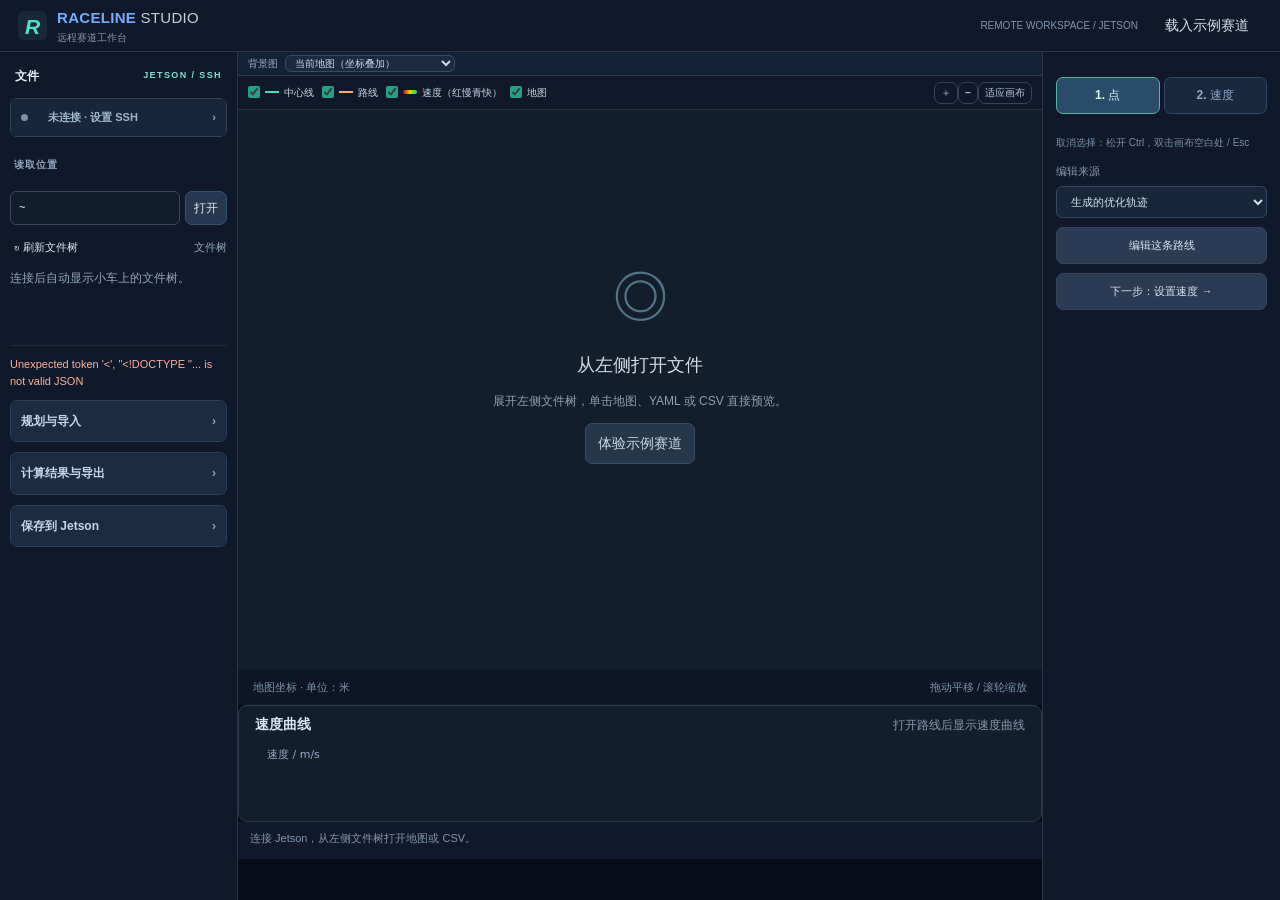
==== commit d6249a4c: "Update waypoint and speed editing" ====
--- a/static/index.html
+++ b/static/index.html
@@ -60,12 +60,17 @@
 <div class="curve-panel velocity-chart"><div><h2>速度曲线</h2><span id="speedCaption" class="hint">生成后显示直道与弯道目标速度</span></div><canvas id="speedCanvas" aria-label="沿路径的目标速度"></canvas></div>
 <div id="message" role="status" aria-live="polite">连接 Jetson，从左侧文件树打开地图或 CSV。</div>
 </section>
-<aside class="inspector"><details class="tool-group waypoint-panel" open><summary>① Waypoint 编辑</summary>
+<aside class="inspector"><div class="edit-mode-tabs" role="tablist" aria-label="编辑栏目"><button id="pointMode" role="tab" aria-selected="true">1. 点</button><button id="speedMode" role="tab" aria-selected="false">2. 速度</button></div><details class="tool-group waypoint-panel" open><summary>① Waypoint 编辑</summary>
 <label>编辑来源<select id="editSource"><option value="result">生成的优化轨迹</option><option value="center">生成的中心线</option><option value="preview">当前预览的 CSV</option></select></label>
 <button id="editBegin" class="secondary full">编辑这条路线</button><button id="editResume" class="subtle full" hidden>继续上次编辑</button>
 <div id="editControls" hidden>
-<label>Waypoint 个数<input id="editCount" type="number" min="12" max="5000" step="1" value="200"></label><button id="editResample" class="secondary full">按此点数重新生成</button>
-<p class="hint">沿闭环等距分布，保留起点。减少点数会改变局部形状。</p>
+<label>Waypoint 总点数<input id="editCount" type="number" min="12" max="5000" step="1" value="200"></label>
+<label class="density-setting" for="editCornerBias">弯道加密 <output id="editCornerBiasValue">0% · 等距</output></label>
+<input id="editCornerBias" type="range" min="0" max="100" step="1" value="0" aria-describedby="editDensityHelp">
+<div class="density-endpoints"><span>等距分布</span><span>弯道更密</span></div>
+<p id="editDensityHelp" class="hint">总点数不变；向右让直道更疏、弯道更密。点击下方按钮应用，保留起点，可撤销。</p>
+<button id="editResample" class="secondary full">按点数与分布重新生成</button>
+<p class="hint">减少点数会改变局部形状。</p>
 <label class="check"><input id="editBoundary" type="checkbox" checked>显示原赛道边界</label>
 <div class="edit-actions"><button id="editBox" hidden aria-pressed="false">框选多个点</button><button id="editSelectAll">全选</button><button id="editClearSelection">清除</button></div><p class="hint">Ctrl 点击增减选点；Ctrl 拖动空白处框选。松开 Ctrl 后拖动选中点，整组一起移动。</p>
 <label class="check"><input id="editDrag" type="checkbox" checked>允许拖动已选 waypoint</label><p id="editSelected" class="hint">Ctrl 点击节点选中；普通拖动空白处平移。</p>
@@ -74,7 +79,7 @@
 <div class="smooth-panel"><label>平滑强度<select id="editSmoothLevel"><option value="3">轻微</option><option value="8" selected>标准</option><option value="16">较强</option></select></label><div class="edit-actions"><button id="editSmoothSelection">平滑选中段</button><button id="editSmoothAll">一键平滑整圈</button></div><p class="hint">保留点数，局部平滑不移动未选点。可撤销。</p></div>
 <button id="editExport" class="primary full">导出编辑后的 CSV</button><button id="editExit" class="subtle full">返回原路线</button>
 <p class="hint">修改只作用于编辑副本。编辑后需重新检查曲率和边界；导出不包含旧速度。</p>
-</div><button id="toVelocity" class="secondary full">下一步：设置速度 →</button><p id="editMessage" class="hint" role="status"></p></details><details class="tool-group velocity-controls" open><summary>② 速度编辑</summary><div class="two-col">
+</div><button id="toVelocity" class="secondary full">下一步：设置速度 →</button><p id="editMessage" class="hint" role="status"></p></details><details class="tool-group velocity-controls" open><summary>② 速度编辑</summary><div class="edit-actions"><span id="speedSelectionCount">已选 0 点</span><button id="speedSelectAll">全选</button><button id="speedClear">清除</button></div><p class="hint">Ctrl 点击赛道或曲线选点；Ctrl 拖动赛道空白处框选。速度选点独立保存。</p><div class="two-col">
 <label>最低速度 / m/s<input id="v_min" type="number" value="1.5" min="0.01" step="0.1"></label><label>最高速度 / m/s<input id="v_max" type="number" value="7.6" min="0.01" step="0.1"></label>
 <label>加速度 / m/s²<input id="a_max" type="number" value="6" min="0.01" step="0.1"></label><label>制动 / m/s²<input id="a_brake" type="number" value="8" min="0.01" step="0.1"></label>
 <label>低摩擦系数 μ<input id="mu_min" type="number" value="0.41" min="0.001" step="0.01"></label><label>高摩擦系数 μ<input id="mu_max" type="number" value="0.70" min="0.001" step="0.01"></label></div>
@@ -82,7 +87,7 @@
 <div class="edit-actions"><button id="speedDown">选中点 −5%</button><button id="speedUp">选中点 +5%</button></div>
 <label>选中点速度比例倍率<input id="speedFactor" type="range" min="0.5" max="1.5" step="0.01" value="1"></label><button id="speedScale" class="secondary full">应用倍率 ×1.00</button>
 <div class="edit-actions"><button id="muLow">设为低摩擦</button><button id="muHigh">设为高摩擦</button><button id="speedUndo">撤销调速</button></div>
-<p id="velocityNote" class="hint">进入 Waypoint 编辑并选中节点，可批量调速或设置摩擦系数。手动调速不会重新施加动力学限制。</p>
+<p id="velocityNote" class="hint">在速度栏目中选中节点，可批量调速或设置摩擦系数。手动调速不会重新施加动力学限制。</p>
 <label>MPPI 单侧宽度 / m（导出常量）<input id="width" type="number" min="0.01" value="1" step="0.1"></label>
 <p class="hint">Pure Pursuit：0–1 比例＋μ；MPPI：m/s＋μ。默认参数沿用案例，请按车辆设置。</p><button id="toSave" class="secondary full">下一步：检查与保存 →</button></details><div class="inspector-title">文件信息</div><div id="fileInfo" class="file-info">从左侧打开地图或路线。</div><button id="clearPreviewMap" class="subtle full" hidden>移除叠加地图</button><button id="backToPlanning" class="secondary full" hidden>返回规划结果</button></aside>
-</main><script src="/static/app.js"></script><script src="/static/preview.js"></script><script src="/static/remote.js"></script><script src="/static/waypoint_edit.js"></script><script src="/static/speed_system.js"></script><script src="/static/workflow.js"></script><script src="/static/left_settings.js"></script><script src="/static/background.js"></script></body></html>
+</main><script src="/static/app.js"></script><script src="/static/preview.js"></script><script src="/static/remote.js"></script><script src="/static/waypoint_edit.js"></script><script src="/static/speed_system.js"></script><script src="/static/workflow.js"></script><script src="/static/left_settings.js"></script><script src="/static/background.js"></script><script src="/static/edit_modes.js"></script></body></html>
--- a/static/style.css
+++ b/static/style.css
@@ -87,3 +87,6 @@
 .workspace #speedCanvas{height:81.92px}
 .workspace .plot-shell{height:calc(100vh - 246.52px)}
 @media(max-height:800px){.workspace .plot-shell{height:calc(100vh - 191.52px)}}
+.edit-mode-tabs{display:flex;gap:4px;position:sticky;top:-17px;z-index:5;background:#10192b;padding:8px 0 12px}.edit-mode-tabs button{flex:1;padding:8px;font-size:12px;background:#18283d;border:1px solid #334a65;color:#8ea7c4}.edit-mode-tabs button[aria-selected=true]{background:#2a4c69;color:#d6f5ef;border-color:#57b4a4}.inspector>.waypoint-panel>summary,.inspector>.velocity-controls>summary{display:none}.inspector>.velocity-controls{border-top:0;margin-top:0;padding-top:0}#speedSelectionCount{font-size:11px;align-self:center;white-space:nowrap}.inspector .file-info,.inspector .inspector-title{display:none}
+
+.waypoint-panel .density-setting{display:flex!important;justify-content:space-between;align-items:center;gap:6px}.density-setting output{font-size:10px;color:#83cbbd}.waypoint-panel #editCornerBias{width:100%;margin:8px 0 0;accent-color:#54c5ad}.density-endpoints{display:flex;justify-content:space-between;color:#839bb6;font-size:10px}.waypoint-panel #editDensityHelp{margin:6px 0}
